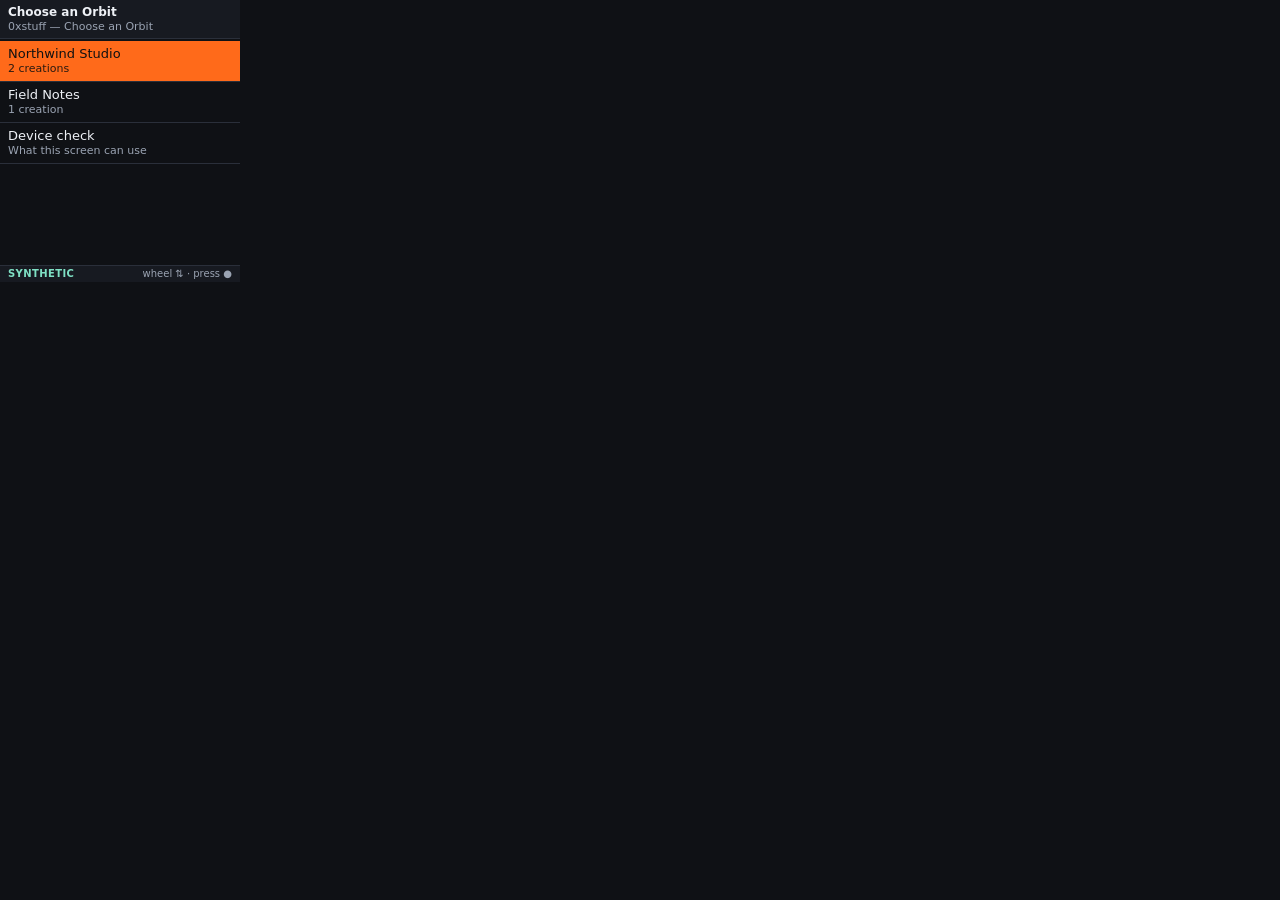
==== index.html @ eb75cc41 "ORBIT companion P0 (synthetic) for rabbit r1: six device files + manifest Byte-identical to device-f" ====
<!doctype html>
<html lang="en">
<head>
<meta charset="utf-8">
<meta http-equiv="Content-Security-Policy" content="default-src 'none'; script-src 'self'; style-src 'self'; img-src 'self' data:; connect-src 'none'; base-uri 'none'; form-action 'none'">
<meta name="viewport" content="width=240, height=282, initial-scale=1, user-scalable=no">
<title>ORBIT companion P0</title>
<link rel="stylesheet" href="styles.css">
</head>
<body>
<div id="r1" aria-live="polite"></div>
<script src="fixtures.js"></script>
<script src="adapter-synthetic.js"></script>
<script src="companion.js"></script>
<script src="boot.js"></script>
</body>
</html>
---- styles.css ----
/* r1 ORBIT companion P0. The device screen is 240x282 (creations limit). */
:root {
  --bg: #0f1115; --panel: #171a21; --line: #2a2f3a; --text: #eef1f6; --muted: #9aa3b2;
  --accent: #ff6a1a; /* close to the r1's orange */ --hi-bg: #ff6a1a; --hi-text: #111;
  --warn-bg: #3a2a10; --warn-text: #ffd28a; --syn: #7fe0c4;
}
* { box-sizing: border-box; }
html, body { margin: 0; background: var(--bg); color: var(--text); font: 13px/1.25 system-ui, -apple-system, "Segoe UI", sans-serif; }

#r1 { width: 240px; height: 282px; overflow: hidden; background: var(--bg); position: relative; }
.r1 { display: flex; flex-direction: column; width: 240px; height: 282px; }
.hd { flex: none; padding: 5px 8px 4px; border-bottom: 1px solid var(--line); background: var(--panel); }
.crumb { font-weight: 600; font-size: 12px; white-space: nowrap; overflow: hidden; text-overflow: ellipsis; }
.who { color: var(--muted); font-size: 11px; white-space: nowrap; overflow: hidden; text-overflow: ellipsis; }
.banner { flex: none; background: var(--warn-bg); color: var(--warn-text); font-size: 11px; padding: 3px 8px; }
.bd { flex: 1 1 auto; overflow-y: auto; padding: 2px 0; scrollbar-width: none; }
.bd::-webkit-scrollbar { display: none; }
.msg { margin: 6px 8px; }
.fine { margin: 4px 8px; color: var(--muted); font-size: 11px; }
.list { list-style: none; margin: 0; padding: 0; }
.it { padding: 5px 8px; border-bottom: 1px solid var(--line); min-height: 34px; display: flex; flex-direction: column; justify-content: center; }
.it .l { white-space: nowrap; overflow: hidden; text-overflow: ellipsis; }
.it .s { color: var(--muted); font-size: 11px; white-space: nowrap; overflow: hidden; text-overflow: ellipsis; }
.it.hi { background: var(--hi-bg); color: var(--hi-text); }
.it.hi .s { color: #2b1a10; }
.it.info { color: var(--muted); font-size: 11px; font-style: italic; min-height: 28px; white-space: normal; }
.it.info .l { white-space: normal; }
.it.fact { min-height: 0; padding: 3px 8px; }
.it.fact .l { font-size: 10.5px; color: var(--muted); }
.it.fact.hi .l { color: #2b1a10; }
.it.fact .s { font-size: 11.5px; color: var(--text); white-space: normal; word-break: break-word; }
.it.fact.hi .s { color: var(--hi-text); }
.file { display: flex; gap: 6px; padding: 4px 8px; align-items: flex-start; }
.pv { width: 72px; height: 54px; border-radius: 4px; flex: none; }
.meta { list-style: none; margin: 0; padding: 0; font-size: 10.5px; color: var(--muted); min-width: 0; }
.meta li { white-space: nowrap; overflow: hidden; text-overflow: ellipsis; }
.path { margin: 2px 8px 2px 26px; padding: 0; font-size: 12px; }
.facts { margin: 4px 8px; font-size: 10.5px; }
.facts dt { color: var(--muted); }
.facts dd { margin: 0 0 3px 0; word-break: break-word; }
.note { flex: none; background: #1f2b3d; color: #cfe3ff; font-size: 11px; padding: 3px 8px; }
.ft { flex: none; display: flex; justify-content: space-between; padding: 2px 8px; font-size: 10px; color: var(--muted); border-top: 1px solid var(--line); background: var(--panel); }
.syn { color: var(--syn); font-weight: 700; letter-spacing: 0.04em; }

/* Harness page only */
.harness { display: flex; gap: 20px; padding: 16px; align-items: flex-start; flex-wrap: wrap; }
.frame { padding: 10px; border-radius: 18px; background: var(--accent); }
.frame.z2 #r1 { zoom: 2; }
.side { max-width: 460px; }
.side h1 { font-size: 16px; margin: 0 0 6px; }
.side h2 { font-size: 13px; margin: 14px 0 6px; color: var(--muted); text-transform: uppercase; letter-spacing: 0.05em; }
.side p { margin: 4px 0; color: var(--muted); }
.side kbd { background: var(--panel); border: 1px solid var(--line); border-radius: 3px; padding: 0 4px; font-size: 12px; }
.ctl { display: flex; flex-wrap: wrap; gap: 6px; }
.ctl button { background: var(--panel); color: var(--text); border: 1px solid var(--line); border-radius: 6px; padding: 5px 8px; font: inherit; cursor: pointer; }
.ctl button:hover { border-color: var(--accent); }
.log { font: 11px/1.35 ui-monospace, Consolas, monospace; color: var(--muted); background: var(--panel); border: 1px solid var(--line); border-radius: 6px; padding: 6px; max-height: 170px; overflow: auto; white-space: pre-wrap; margin: 0; }
.tag { display: inline-block; background: #12382e; color: var(--syn); border-radius: 4px; padding: 1px 6px; font-weight: 700; }
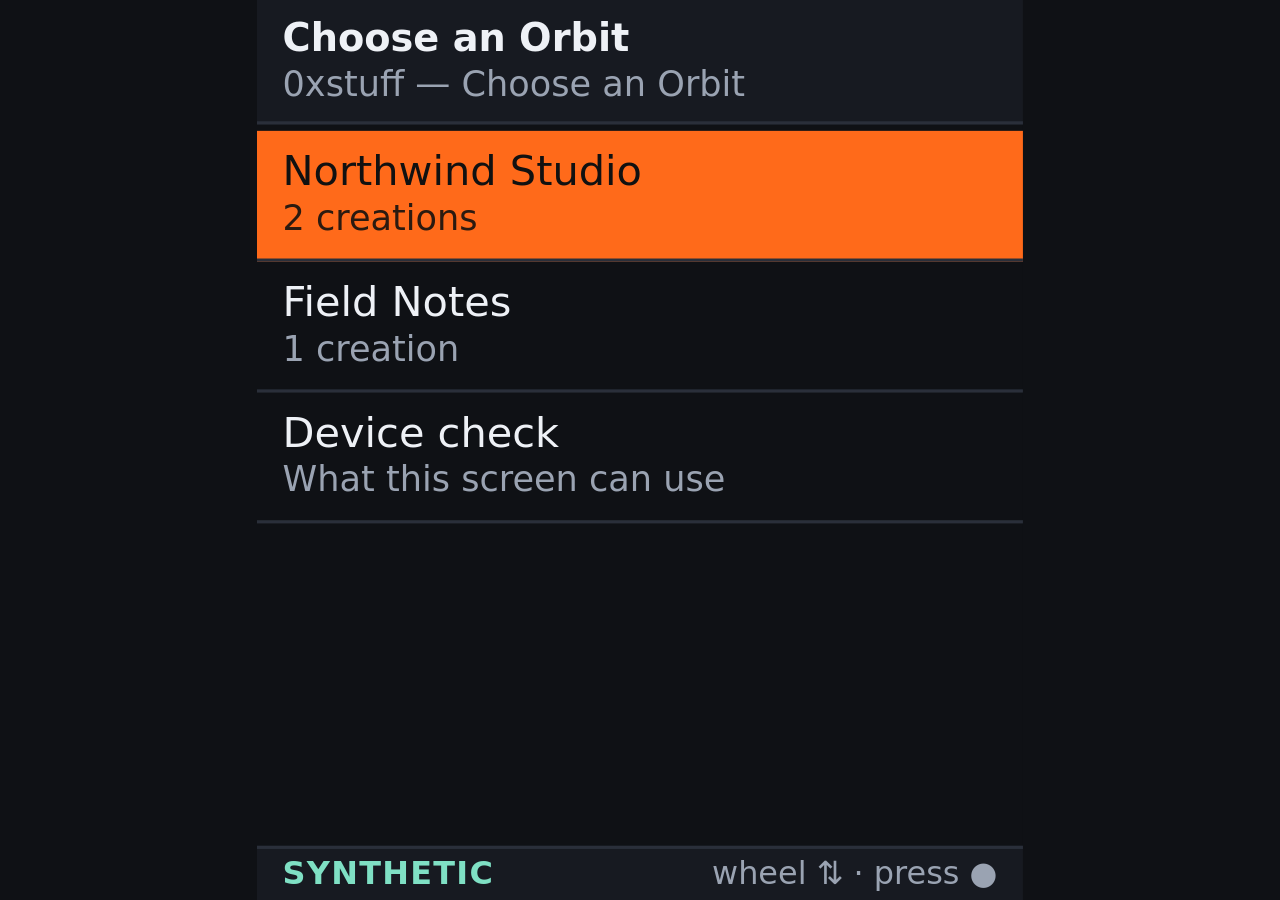
==== commit 315155db: "Fit both pages to the r1's creation window (owner feedback 13 Oct 22:16Z) Device pages scale the 240" ====
--- a/index.html
+++ b/index.html
@@ -7,7 +7,7 @@
 <title>ORBIT companion P0</title>
 <link rel="stylesheet" href="styles.css">
 </head>
-<body>
+<body data-fit="screen">
 <div id="r1" aria-live="polite"></div>
 <script src="fixtures.js"></script>
 <script src="adapter-synthetic.js"></script>
--- a/styles.css
+++ b/styles.css
@@ -8,6 +8,7 @@
 html, body { margin: 0; background: var(--bg); color: var(--text); font: 13px/1.25 system-ui, -apple-system, "Segoe UI", sans-serif; }
 
 #r1 { width: 240px; height: 282px; overflow: hidden; background: var(--bg); position: relative; }
+body[data-fit="screen"] { overflow: hidden; width: 100vw; height: 100vh; }
 .r1 { display: flex; flex-direction: column; width: 240px; height: 282px; }
 .hd { flex: none; padding: 5px 8px 4px; border-bottom: 1px solid var(--line); background: var(--panel); }
 .crumb { font-weight: 600; font-size: 12px; white-space: nowrap; overflow: hidden; text-overflow: ellipsis; }
